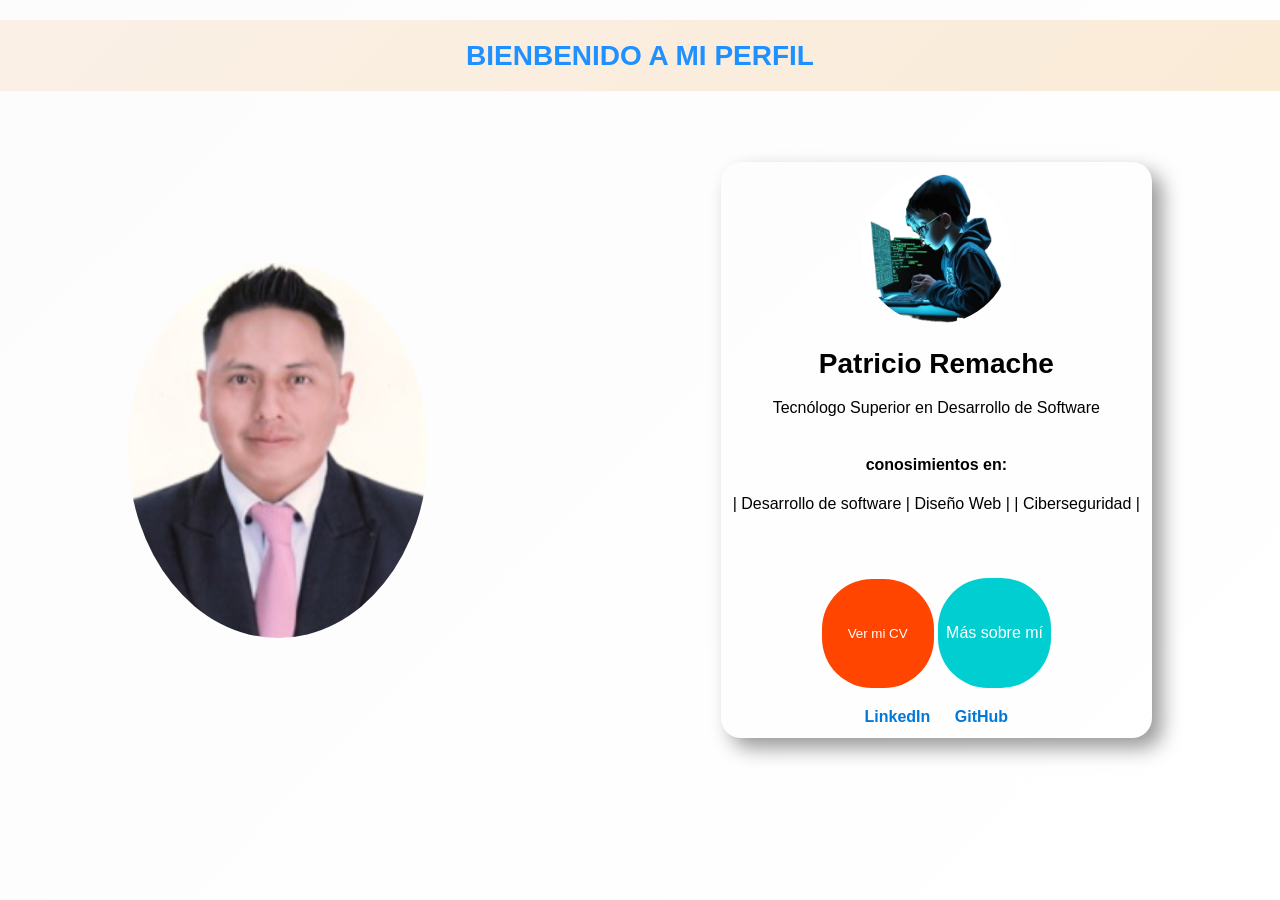
==== index.html @ 8c0a5972 "primera version de Cv primera version de CV  hasta el 16-05-2025" ====
<!DOCTYPE html>
<html lang="es">
<head>
  <meta charset="UTF-8" />
  <meta name="viewport" content="width=device-width, initial-scale=1.0" />
  <title>Acerca de mí - Patricio Remache</title>
  <!-- Enlace a la hoja de estilos -->
  <link rel="stylesheet" href="estilos.css" />
</head>
<body>
  <div class="titulo_principal"><h1>BIENBENIDO A MI PERFIL</h1></div>

  <div class="contenedor_principal">
    
    <div class="fondo">
        <img src="REMACHE_CUELLO_JAIRO_PATRICIO_FOTO.jpg" alt="Foto de Patricio Remache" id="fotoPerfil" />
    </div>
   
  <!-- Contenedor principal -->
  <div class="container">
    <!-- Sección de perfil -->
    <div class="profile">
      <!-- Imagen de perfil con animación -->

      <img src="fondo2.png" alt=" fondo_paginaCv" id="fotoFondoPagina" />  
      <!-- Nombre y descripción -->
      <h1>Patricio Remache</h1>
      <p> Tecnólogo Superior en Desarrollo de Software <br> <br> <h4>conosimientos en:</h4>
        |  Desarrollo de software | Diseño Web | | Ciberseguridad |</p>

      <!-- Botón para ver el CV -->
      <button id="mostrarCV">Ver mi CV</button>

      <!-- Enlace a la página de información personal -->
      <a href="info.html" class="btn-info">Más sobre mí</a>

      <!-- Enlaces a redes sociales -->
      <div class="social-links">
        <a href="https://www.linkedin.com/in/jairo-patricio-remache-cuello-7bb7822b5" target="_blank">LinkedIn</a>
        <a href="https://github.com/tuusuario" target="_blank">GitHub</a>
       
      </div>
    </div>
  </div>

  <!-- Modal oculto con el PDF del CV -->
  <div id="cvModal" class="modal">
    <div class="modal-content">
      <!-- Botón para cerrar el modal -->
      <span class="cerrar">&times;</span>
      <!-- Iframe que muestra el CV PDF -->
      <iframe src="docs/curriculum vitae patricio remache_ 2025.pdf" width="100%" height="500px"></iframe>
    </div>
  </div>
</div>
  <!-- Script de funcionalidades -->
  <script src="script.js"></script>
</body>
</html>
---- estilos.css ----
/* Estilo del cuerpo de la página */
body {
    font-family: 'Segoe UI', sans-serif;
    margin: 0;
    background: linear-gradient(135deg, #fcfcfc, #ffffff);
    display: flex;
    justify-content: center;
    align-items: center;
    height: 100vh;
}
 /* estilo del titulo principal*/
 .titulo_principal {
    position: absolute;
    width: 100%;
    text-align: center;
    top: 20px;
    left: 50%;
    transform: translateX(-50%);
    background: linear-gradient(135deg, #FAF0E6, #FAEBD7);
    color: #1E90FF;
    text-align: center;
    font-size: 28px;
  
}
   

/* Contenedor principal */
.contenedor_principal {
    display: flex;
    justify-content: space-between;
    align-items: center;
    flex-wrap: wrap;
    width: 80%;
    max-width: 1200px;
}

/* Imagen de fondo */
.fondo img {
     border-radius: 50%;
  display: flex;
    position:relative;
  padding:flex;
    width: 150%;
    max-width: 500px;
    height: 150%;
    max-height: 500px;
    object-fit: cover;
    animation: float 3s ease-in-out infinite;
}

/* Contenedor principal */
.container {
    text-align: center;
    background: rgba(192,192,192,0.0.5);
    padding: 12px;
    border-radius: 20px;
    box-shadow: 10px 10px 20px rgba(0,0,0,0.4);
    animation: slideUp 1s ease-out;
}

/* Imagen de perfil */
.profile img {
    width: 150px;
    height: 150px;
    border-radius: 50%;
    animation: float 3s ease-in-out infinite;
}

/* Título del nombre */
h1 {
    margin-top: 20px;
    font-size: 28px;
}

/* Botón para ver el CV */
button {
    display: inline-block;
    padding: 47px 26px;
    background-color: #FF4500;
    color: white;
    border: none;
    border-radius: 50px;
    margin-top: 50px;
    cursor: pointer;
    transition: background-color 0.3s ease;
}

button:hover {
    background-color: #f30303;
}

/* Enlaces a redes sociales */
.social-links {
    margin-top: 20px;
}

.social-links a {
    margin: 0 10px;
    text-decoration: none;
    color: #0078D7;
    font-weight: bold;
    transition: color 0.3s;
}

.social-links a:hover {
    color: #0c22e7;
}

/* Animación flotante */
@keyframes float {
    0%, 100% {
        transform: translateY(0px);
    }
    50% {
        transform: translateY(-10px);
    }
}

/* Animación de entrada */
@keyframes slideUp {
    from {
        transform: translateY(50px);
        opacity: 0;
    }
    to {
        transform: translateY(0);
        opacity: 1;
    }
}

/* Estilo del modal para el CV */
.modal {
    display: none;
    position: center;
    z-index: 999;
    left: 0; top: 0;
    width: 100%; height: 100%;
    background: rgba(0,0,0,0.6);
}

.modal-content {
    background: white;
    margin: 10% auto;
    padding: 10px;
    border-radius: 10px;
    width: 100%;
    max-width: 800px;
    position: relative;
}

/* Botón de cierre del modal */
.cerrar {
    position: absolute;
    top: 10px;
    right: 15px;
    font-size: 24px;
    cursor: pointer;
}

/* Botón para navegar entre páginas */
.btn-info {
    display: inline-block;
    margin-top:10px;
    padding: 46px 8px;
    background-color: #00CED1;
    color: white;
    text-decoration: none;
    border-radius: 50px;
    transition: background-color 0.3s ease;
}

.btn-info:hover {
    background-color: #00FFFF;
}

/* Lista de datos personales */
.profile-info h1 {
    font-size: 28px;
    margin-bottom: 20px;
}

.info-list {
    text-align: left;
    list-style: none;
    padding: 0;
    margin: 0 auto;
    max-width: 500px;
    font-size: 18px;
}

.info-list li {
    padding: 10px 0;
    border-bottom: 1px solid #ddd;
}
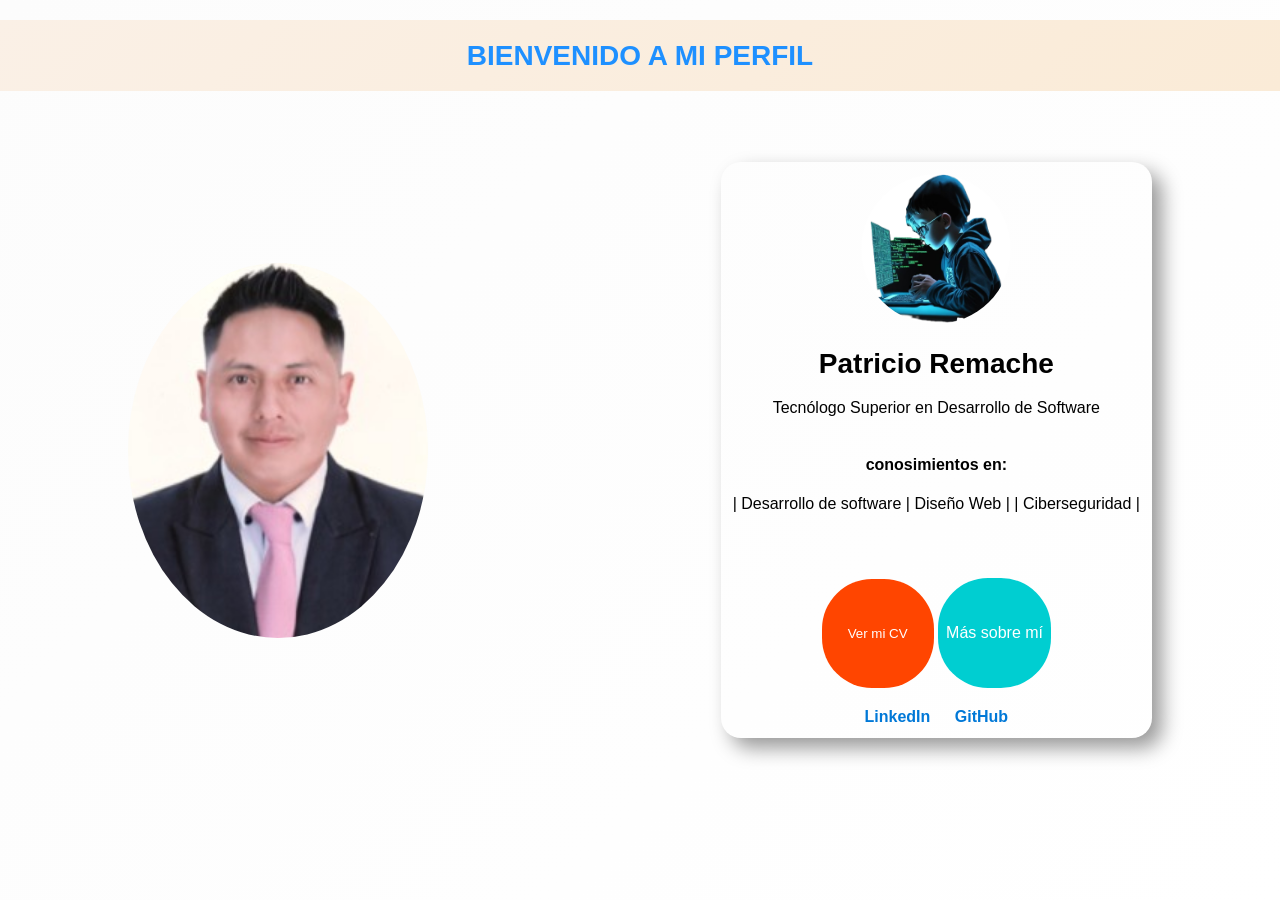
==== commit 725c7b4b: "Add files via upload" ====
--- a/index.html
+++ b/index.html
@@ -8,7 +8,7 @@
   <link rel="stylesheet" href="estilos.css" />
 </head>
 <body>
-  <div class="titulo_principal"><h1>BIENBENIDO A MI PERFIL</h1></div>
+  <div class="titulo_principal"><h1>BIENVENIDO A MI PERFIL</h1></div>
 
   <div class="contenedor_principal">
     
@@ -37,8 +37,8 @@
       <!-- Enlaces a redes sociales -->
       <div class="social-links">
         <a href="https://www.linkedin.com/in/jairo-patricio-remache-cuello-7bb7822b5" target="_blank">LinkedIn</a>
-        <a href="https://github.com/tuusuario" target="_blank">GitHub</a>
-       
+        <a href="https://github.com/Patrik2590/Proyectos.git" target="_blank">GitHub</a>
+ 
       </div>
     </div>
   </div>
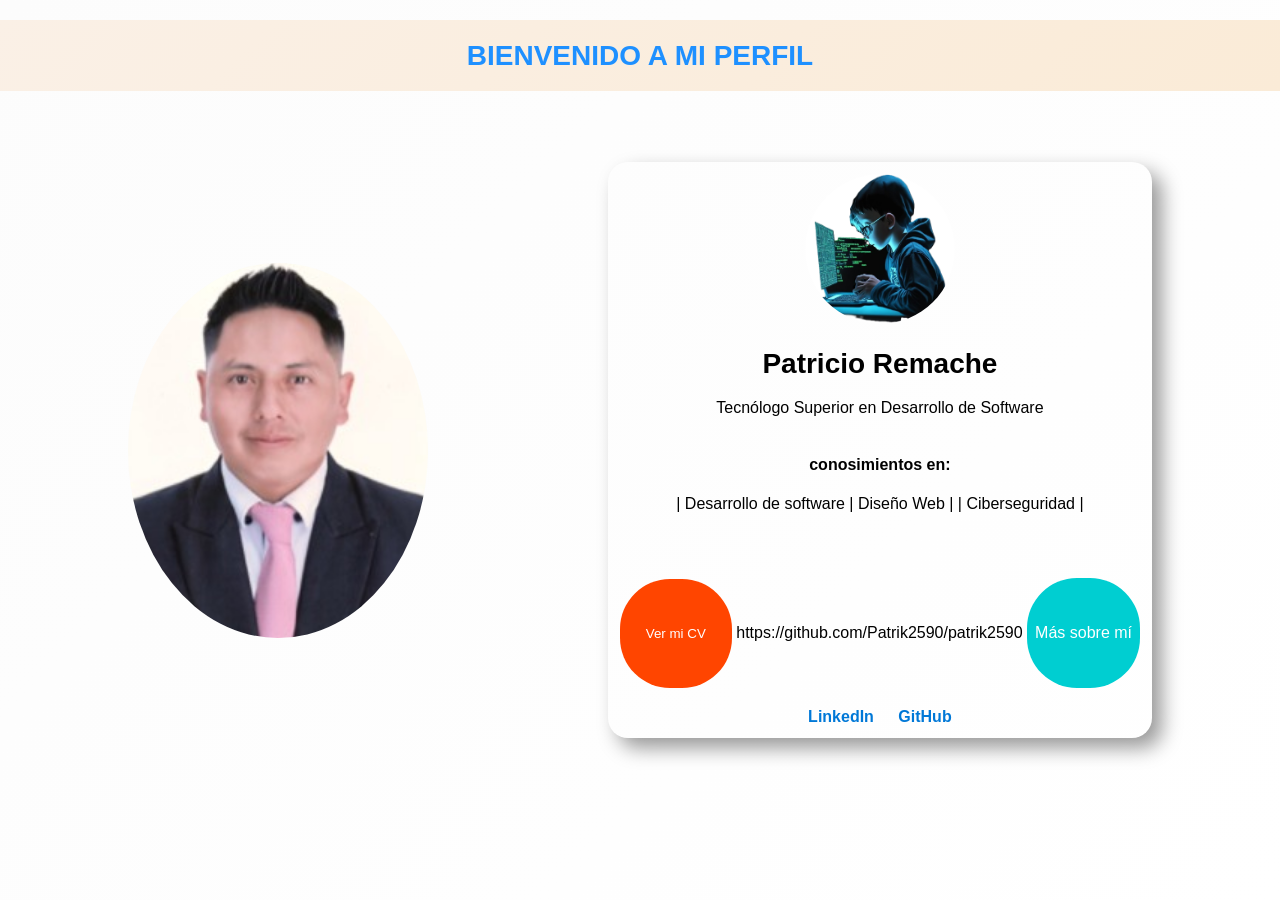
==== commit 7c107bdf: "Add files via upload" ====
--- a/index.html
+++ b/index.html
@@ -30,14 +30,14 @@
 
       <!-- Botón para ver el CV -->
       <button id="mostrarCV">Ver mi CV</button>
-
+https://github.com/Patrik2590/patrik2590
       <!-- Enlace a la página de información personal -->
       <a href="info.html" class="btn-info">Más sobre mí</a>
 
       <!-- Enlaces a redes sociales -->
       <div class="social-links">
         <a href="https://www.linkedin.com/in/jairo-patricio-remache-cuello-7bb7822b5" target="_blank">LinkedIn</a>
-        <a href="https://github.com/Patrik2590/Proyectos.git" target="_blank">GitHub</a>
+        <a href="https://https://github.com/Patrik2590/patrik2590" target="_blank">GitHub</a>
  
       </div>
     </div>
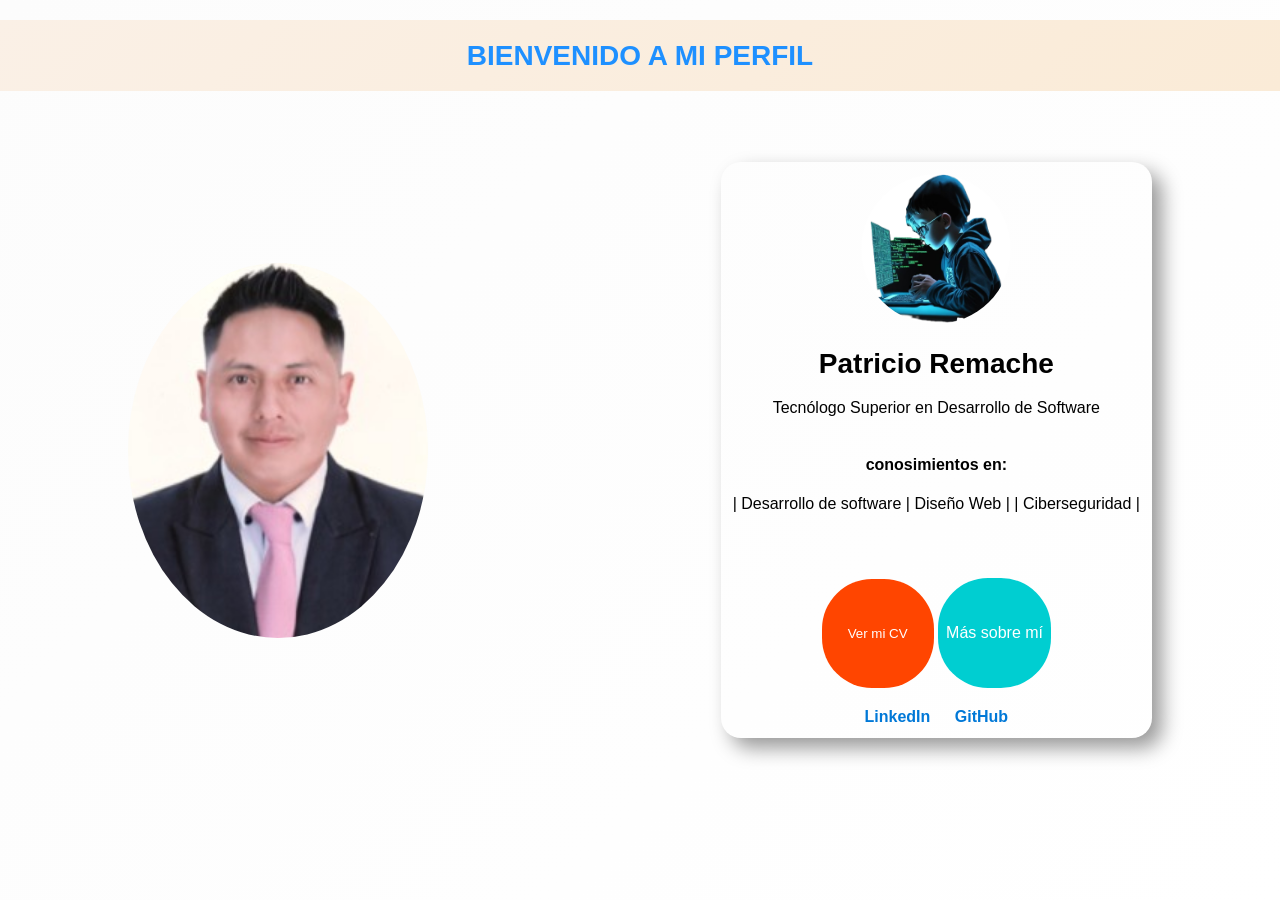
==== commit 9893751c: "Add files via upload" ====
--- a/index.html
+++ b/index.html
@@ -30,14 +30,14 @@
 
       <!-- Botón para ver el CV -->
       <button id="mostrarCV">Ver mi CV</button>
-https://github.com/Patrik2590/patrik2590
+
       <!-- Enlace a la página de información personal -->
       <a href="info.html" class="btn-info">Más sobre mí</a>
 
       <!-- Enlaces a redes sociales -->
       <div class="social-links">
         <a href="https://www.linkedin.com/in/jairo-patricio-remache-cuello-7bb7822b5" target="_blank">LinkedIn</a>
-        <a href="https://https://github.com/Patrik2590/patrik2590" target="_blank">GitHub</a>
+        <a href="https://github.com/Patrik2590/patrik2590" target="_blank">GitHub</a>
  
       </div>
     </div>
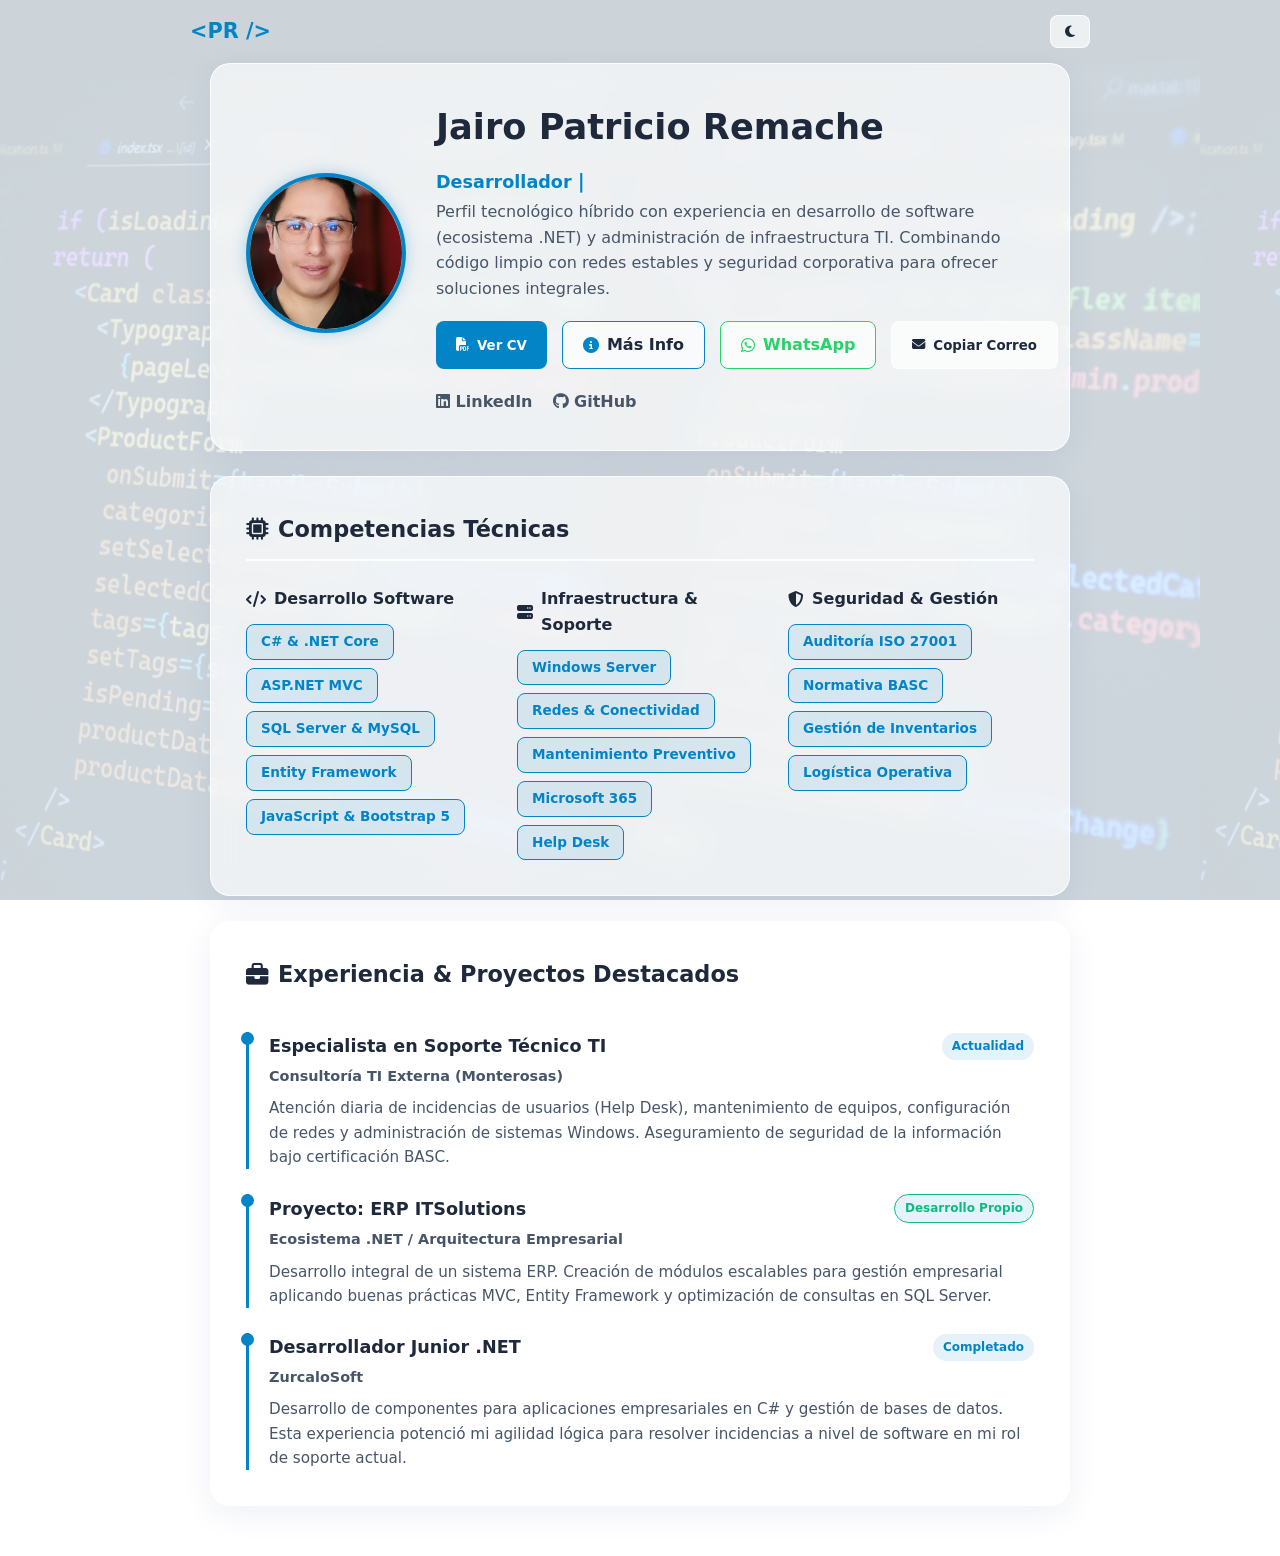
==== commit e497b230: "Add files via upload" ====
--- a/index.html
+++ b/index.html
@@ -1,59 +1,156 @@
 <!DOCTYPE html>
-<html lang="es">
+<html lang="es" data-theme="light">
 <head>
   <meta charset="UTF-8" />
   <meta name="viewport" content="width=device-width, initial-scale=1.0" />
-  <title>Acerca de mí - Patricio Remache</title>
-  <!-- Enlace a la hoja de estilos -->
+  <title>Patricio Remache | Desarrollador .NET & Soporte TI</title>
   <link rel="stylesheet" href="estilos.css" />
+  <link rel="stylesheet" href="https://cdnjs.cloudflare.com/ajax/libs/font-awesome/6.4.0/css/all.min.css" />
 </head>
 <body>
-  <div class="titulo_principal"><h1>BIENVENIDO A MI PERFIL</h1></div>
 
-  <div class="contenedor_principal">
+  <!-- Navegación -->
+  <nav class="navbar">
+    <div class="nav-content">
+      <span class="logo">&lt;PR /&gt;</span>
+      <button id="theme-toggle" class="theme-btn" aria-label="Cambiar tema">
+        <i class="fa-solid fa-moon"></i>
+      </button>
+    </div>
+  </nav>
+
+  <main class="contenedor-principal">
     
-    <div class="fondo">
-        <img src="REMACHE_CUELLO_JAIRO_PATRICIO_FOTO.jpg" alt="Foto de Patricio Remache" id="fotoPerfil" />
-    </div>
-   
-  <!-- Contenedor principal -->
-  <div class="container">
-    <!-- Sección de perfil -->
-    <div class="profile">
-      <!-- Imagen de perfil con animación -->
+    <!-- Hero: Presentación Dual -->
+    <section class="card-section hero-section">
+      <div class="hero-content">
+        <div class="avatar-container">
+          <img src="FOTO PR.jpg" alt="Patricio Remache" class="foto-perfil" />
+        </div>
+        
+        <div class="info-hero">
+          <h1>Jairo Patricio Remache</h1>
+          <!-- Efecto Typing implementado aquí -->
+          <h2><span class="rol-principal" id="typing-text"></span><span class="cursor">|</span></h2>
+          <p class="bio">
+            Perfil tecnológico híbrido con experiencia en desarrollo de software (ecosistema .NET) y administración de infraestructura TI. Combinando código limpio con redes estables y seguridad corporativa para ofrecer soluciones integrales.
+          </p>
+          
+          <div class="botones-accion">
+            <!-- Botón CV -->
+            <button id="mostrarCV" class="btn btn-primary" style="white-space: nowrap;">
+              <i class="fa-solid fa-file-pdf"></i> Ver CV
+            </button>
+            
+            <!-- Botón Más Info (Texto corto y sin salto de línea) -->
+            <a href="info.html" class="btn btn-secondary" style="border: 1px solid var(--primary); white-space: nowrap;">
+              <i class="fa-solid fa-circle-info" style="color: var(--primary);"></i> Más Info
+            </a>
 
-      <img src="fondo2.png" alt=" fondo_paginaCv" id="fotoFondoPagina" />  
-      <!-- Nombre y descripción -->
-      <h1>Patricio Remache</h1>
-      <p> Tecnólogo Superior en Desarrollo de Software <br> <br> <h4>conosimientos en:</h4>
-        |  Desarrollo de software | Diseño Web | | Ciberseguridad |</p>
+            <!-- Botón WhatsApp -->
+            <a href="https://wa.me/593987284889?text=Hola%20Patricio..." target="_blank" class="btn btn-secondary" style="color: #25D366; border-color: #25D366; white-space: nowrap;">
+              <i class="fa-brands fa-whatsapp"></i> WhatsApp
+            </a>
 
-      <!-- Botón para ver el CV -->
-      <button id="mostrarCV">Ver mi CV</button>
+            <!-- Botón Correo -->
+            <button id="btnCorreo" class="btn btn-secondary" style="white-space: nowrap;">
+              <i class="fa-solid fa-envelope"></i> Copiar Correo
+            </button>
+          </div>
 
-      <!-- Enlace a la página de información personal -->
-      <a href="info.html" class="btn-info">Más sobre mí</a>
+          <div class="social-links">
+            <a href="https://www.linkedin.com/in/jairo-patricio-remache-cuello-7bb7822b5" target="_blank" rel="noopener noreferrer"><i class="fa-brands fa-linkedin"></i> LinkedIn</a>
+            <a href="https://github.com/Patrik2590" target="_blank" rel="noopener noreferrer"><i class="fa-brands fa-github"></i> GitHub</a>
+          </div>
+        </div>
+      </div>
+    </section>
 
-      <!-- Enlaces a redes sociales -->
-      <div class="social-links">
-        <a href="https://www.linkedin.com/in/jairo-patricio-remache-cuello-7bb7822b5" target="_blank">LinkedIn</a>
-        <a href="https://github.com/Patrik2590/patrik2590" target="_blank">GitHub</a>
- 
+    <!-- Stack Tecnológico -->
+    <section class="card-section stack-section">
+      <h3 class="section-title"><i class="fa-solid fa-microchip"></i> Competencias Técnicas</h3>
+      <div class="tech-grid">
+        
+        <div class="tech-category">
+          <h4><i class="fa-solid fa-code"></i> Desarrollo Software</h4>
+          <div class="skills-tags">
+            <span>C# & .NET Core</span>
+            <span>ASP.NET MVC</span>
+            <span>SQL Server & MySQL</span>
+            <span>Entity Framework</span>
+            <span>JavaScript & Bootstrap 5</span>
+          </div>
+        </div>
+
+        <div class="tech-category">
+          <h4><i class="fa-solid fa-server"></i> Infraestructura & Soporte</h4>
+          <div class="skills-tags">
+            <span>Windows Server</span>
+            <span>Redes & Conectividad</span>
+            <span>Mantenimiento Preventivo</span>
+            <span>Microsoft 365</span>
+            <span>Help Desk</span>
+          </div>
+        </div>
+
+        <div class="tech-category">
+          <h4><i class="fa-solid fa-shield-halved"></i> Seguridad & Gestión</h4>
+          <div class="skills-tags">
+            <span>Auditoría ISO 27001</span>
+            <span>Normativa BASC</span>
+            <span>Gestión de Inventarios</span>
+            <span>Logística Operativa</span>
+          </div>
+        </div>
       </div>
+    </section>
+
+    <!-- Experiencia y Proyectos (Timeline) -->
+    <section class="card-section experience-section">
+      <h3 class="section-title"><i class="fa-solid fa-briefcase"></i> Experiencia & Proyectos Destacados</h3>
+      
+      <div class="timeline">
+        <article class="timeline-item">
+          <div class="timeline-header">
+            <h4>Especialista en Soporte Técnico TI</h4>
+            <span class="badge">Actualidad</span>
+          </div>
+          <p class="empresa">Consultoría TI Externa (Monterosas)</p>
+          <p class="descripcion">Atención diaria de incidencias de usuarios (Help Desk), mantenimiento de equipos, configuración de redes y administración de sistemas Windows. Aseguramiento de seguridad de la información bajo certificación BASC.</p>
+        </article>
+
+        <article class="timeline-item">
+          <div class="timeline-header">
+            <h4>Proyecto: ERP ITSolutions</h4>
+            <span class="badge badge-dev">Desarrollo Propio</span>
+          </div>
+          <p class="empresa">Ecosistema .NET / Arquitectura Empresarial</p>
+          <p class="descripcion">Desarrollo integral de un sistema ERP. Creación de módulos escalables para gestión empresarial aplicando buenas prácticas MVC, Entity Framework y optimización de consultas en SQL Server.</p>
+        </article>
+
+        <article class="timeline-item">
+          <div class="timeline-header">
+            <h4>Desarrollador Junior .NET</h4>
+            <span class="badge">Completado</span>
+          </div>
+          <p class="empresa">ZurcaloSoft</p>
+          <p class="descripcion">Desarrollo de componentes para aplicaciones empresariales en C# y gestión de bases de datos. Esta experiencia potenció mi agilidad lógica para resolver incidencias a nivel de software en mi rol de soporte actual.</p>
+        </article>
+      </div>
+    </section>
+  </main>
+
+  <!-- Modal del CV PDF -->
+  <div id="cvModal" class="modal">
+    <div class="modal-content">
+      <div class="modal-header">
+        <h3>Curriculum Vitae</h3>
+        <button class="cerrar" aria-label="Cerrar modal">&times;</button>
+      </div>
+      <iframe src="docs/CV_Patricio_Remache_2026.pdf" class="iframe-cv"></iframe>
     </div>
   </div>
 
-  <!-- Modal oculto con el PDF del CV -->
-  <div id="cvModal" class="modal">
-    <div class="modal-content">
-      <!-- Botón para cerrar el modal -->
-      <span class="cerrar">&times;</span>
-      <!-- Iframe que muestra el CV PDF -->
-      <iframe src="docs/curriculum vitae patricio remache_ 2025.pdf" width="100%" height="500px"></iframe>
-    </div>
-  </div>
-</div>
-  <!-- Script de funcionalidades -->
   <script src="script.js"></script>
 </body>
-</html>
+</html>
--- a/estilos.css
+++ b/estilos.css
@@ -1,194 +1,233 @@
-/* Estilo del cuerpo de la página */
+:root {
+  /* Capa superpuesta para Modo Claro (blanco semitransparente) */
+  --bg-overlay: rgba(240, 249, 255, 0.85); 
+  --bg-card: rgba(255, 255, 255, 0.65);
+  --card-border: rgba(255, 255, 255, 0.8);
+  --text-main: #1e293b;
+  --text-muted: #475569;
+  --primary: #0284c7;
+  --primary-hover: #0369a1;
+  --secondary: #10b981;
+  --tag-bg: rgba(2, 132, 199, 0.1);
+  --shadow-glass: 0 8px 32px 0 rgba(31, 38, 135, 0.07);
+}
+
+[data-theme="dark"] {
+  /* Capa superpuesta para Modo Oscuro (azul muy oscuro semitransparente) */
+  --bg-overlay: rgba(2, 6, 23, 0.85); 
+  --bg-card: rgba(30, 41, 59, 0.4);
+  --card-border: rgba(255, 255, 255, 0.1);
+  --text-main: #f8fafc;
+  --text-muted: #94a3b8;
+  --primary: #38bdf8;
+  --primary-hover: #7dd3fc;
+  --secondary: #34d399;
+  --tag-bg: rgba(56, 189, 248, 0.1);
+  --shadow-glass: 0 8px 32px 0 rgba(0, 0, 0, 0.4);
+}
+
+* {
+  box-sizing: border-box;
+  margin: 0;
+  padding: 0;
+  font-family: 'Segoe UI', system-ui, sans-serif;
+}
+
 body {
-    font-family: 'Segoe UI', sans-serif;
-    margin: 0;
-    background: linear-gradient(135deg, #fcfcfc, #ffffff);
-    display: flex;
-    justify-content: center;
-    align-items: center;
-    height: 100vh;
-}
- /* estilo del titulo principal*/
- .titulo_principal {
-    position: absolute;
-    width: 100%;
-    text-align: center;
-    top: 20px;
-    left: 50%;
-    transform: translateX(-50%);
-    background: linear-gradient(135deg, #FAF0E6, #FAEBD7);
-    color: #1E90FF;
-    text-align: center;
-    font-size: 28px;
-  
-}
-   
-
-/* Contenedor principal */
-.contenedor_principal {
-    display: flex;
-    justify-content: space-between;
-    align-items: center;
-    flex-wrap: wrap;
-    width: 80%;
-    max-width: 1200px;
-}
-
-/* Imagen de fondo */
-.fondo img {
-     border-radius: 50%;
-  display: flex;
-    position:relative;
-  padding:flex;
-    width: 150%;
-    max-width: 500px;
-    height: 150%;
-    max-height: 500px;
-    object-fit: cover;
-    animation: float 3s ease-in-out infinite;
-}
-
-/* Contenedor principal */
-.container {
-    text-align: center;
-    background: rgba(192,192,192,0.0.5);
-    padding: 12px;
-    border-radius: 20px;
-    box-shadow: 10px 10px 20px rgba(0,0,0,0.4);
-    animation: slideUp 1s ease-out;
-}
-
-/* Imagen de perfil */
-.profile img {
-    width: 150px;
-    height: 150px;
-    border-radius: 50%;
-    animation: float 3s ease-in-out infinite;
-}
-
-/* Título del nombre */
-h1 {
-    margin-top: 20px;
-    font-size: 28px;
-}
-
-/* Botón para ver el CV */
-button {
-    display: inline-block;
-    padding: 47px 26px;
-    background-color: #FF4500;
-    color: white;
-    border: none;
-    border-radius: 50px;
-    margin-top: 50px;
-    cursor: pointer;
-    transition: background-color 0.3s ease;
-}
-
-button:hover {
-    background-color: #f30303;
-}
-
-/* Enlaces a redes sociales */
-.social-links {
-    margin-top: 20px;
-}
-
-.social-links a {
-    margin: 0 10px;
-    text-decoration: none;
-    color: #0078D7;
-    font-weight: bold;
-    transition: color 0.3s;
-}
-
-.social-links a:hover {
-    color: #0c22e7;
-}
-
-/* Animación flotante */
-@keyframes float {
-    0%, 100% {
-        transform: translateY(0px);
-    }
-    50% {
-        transform: translateY(-10px);
-    }
-}
-
-/* Animación de entrada */
-@keyframes slideUp {
-    from {
-        transform: translateY(50px);
-        opacity: 0;
-    }
-    to {
-        transform: translateY(0);
-        opacity: 1;
-    }
-}
-
-/* Estilo del modal para el CV */
+  background-image: url('fondo_paginaCv.jpg');
+  background-size: 600px; 
+  background-repeat: repeat; 
+  background-attachment: fixed;
+  background-position: top left;
+  color: var(--text-main);
+  transition: color 0.3s;
+  line-height: 1.6;
+  padding-bottom: 50px;
+  position: relative;
+  z-index: 1;
+}
+
+/* Esta capa (overlay) es la que cambia de color claro a oscuro */
+body::before {
+  content: "";
+  position: fixed;
+  top: 0;
+  left: 0;
+  width: 100%;
+  height: 100%;
+  background: var(--bg-overlay);
+  z-index: -1;
+  transition: background 0.3s ease;
+}
+
+/* Navbar */
+.navbar {
+  padding: 15px 20px;
+  display: flex;
+  justify-content: center;
+}
+.nav-content {
+  width: 100%;
+  max-width: 900px;
+  display: flex;
+  justify-content: space-between;
+  align-items: center;
+}
+.logo {
+  font-weight: 700;
+  font-size: 1.3rem;
+  color: var(--primary);
+}
+.theme-btn {
+  background: var(--bg-card);
+  border: 1px solid var(--card-border);
+  color: var(--text-main);
+  padding: 8px 14px;
+  border-radius: 8px;
+  cursor: pointer;
+  transition: all 0.3s;
+  backdrop-filter: blur(10px);
+}
+.theme-btn:hover { transform: scale(1.05); }
+
+/* Layout General & Tarjetas Glassmorphism */
+.contenedor-principal {
+  max-width: 900px;
+  margin: 0 auto;
+  padding: 0 20px;
+  display: flex;
+  flex-direction: column;
+  gap: 25px;
+}
+.card-section, .card-info {
+  background: var(--bg-card);
+  backdrop-filter: blur(12px);
+  -webkit-backdrop-filter: blur(12px);
+  border: 1px solid var(--card-border);
+  border-radius: 20px;
+  padding: 35px;
+  box-shadow: var(--shadow-glass);
+  animation: fadeUp 0.8s cubic-bezier(0.16, 1, 0.3, 1) backwards;
+  transition: transform 0.3s ease, box-shadow 0.3s ease;
+}
+.card-section:hover {
+  transform: translateY(-5px);
+  box-shadow: 0 12px 40px 0 rgba(31, 38, 135, 0.15);
+}
+
+/* Hero Section */
+.hero-content {
+  display: flex;
+  flex-direction: column;
+  align-items: center;
+  text-align: center;
+  gap: 30px;
+}
+@media (min-width: 768px) {
+  .hero-content { flex-direction: row; text-align: left; }
+}
+.foto-perfil {
+  width: 160px; height: 160px;
+  border-radius: 50%;
+  object-fit: cover;
+  border: 4px solid var(--primary);
+  box-shadow: 0 0 15px rgba(2, 132, 199, 0.3);
+}
+.info-hero h1 { font-size: 2.2rem; margin-bottom: 5px; }
+.bio { color: var(--text-muted); margin-bottom: 20px; }
+
+/* Efecto Máquina de escribir */
+.rol-principal { font-size: 1.1rem; color: var(--primary); font-weight: 600; }
+.cursor { font-size: 1.2rem; color: var(--primary); animation: blink 1s step-end infinite; }
+@keyframes blink { 50% { opacity: 0; } }
+
+/* Botones */
+.botones-accion {
+  display: flex; gap: 15px; justify-content: center; margin-bottom: 20px;
+}
+@media (min-width: 768px) { .botones-accion { justify-content: flex-start; } }
+.btn {
+  padding: 10px 20px; border-radius: 8px; font-weight: 600; border: none;
+  cursor: pointer; display: inline-flex; align-items: center; gap: 8px;
+  text-decoration: none; transition: all 0.3s ease;
+}
+.btn:hover { transform: translateY(-2px); box-shadow: 0 5px 15px rgba(0,0,0,0.1); }
+.btn-primary { background: var(--primary); color: #fff; }
+.btn-secondary { background: var(--bg-card); color: var(--text-main); border: 1px solid var(--card-border); }
+
+/* Redes */
+.social-links { display: flex; gap: 20px; justify-content: center; }
+@media (min-width: 768px) { .social-links { justify-content: flex-start; } }
+.social-links a { color: var(--text-muted); text-decoration: none; font-weight: 600; transition: color 0.2s; }
+.social-links a:hover { color: var(--primary); }
+
+/* Títulos Secciones */
+.section-title, .card-info h2, .seccion-info h3 {
+  display: flex; align-items: center; gap: 10px;
+}
+.section-title { font-size: 1.4rem; border-bottom: 2px solid var(--card-border); padding-bottom: 12px; margin-bottom: 25px; }
+.card-info h2 { font-size: 1.6rem; margin-bottom: 25px; border-bottom: 2px solid var(--card-border); padding-bottom: 10px;}
+.seccion-info { margin-bottom: 25px; }
+.seccion-info h3 { font-size: 1.2rem; margin-bottom: 12px; color: var(--primary); }
+
+/* Listas (info.html) */
+.info-list { list-style: none; padding-left: 10px; }
+.info-list li { margin-bottom: 8px; color: var(--text-muted); }
+.info-list li strong { color: var(--text-main); }
+.texto-resumen { color: var(--text-muted); }
+
+/* Stack Tecnológico con Brillo */
+.tech-grid { display: grid; grid-template-columns: 1fr; gap: 25px; }
+@media (min-width: 768px) { .tech-grid { grid-template-columns: repeat(3, 1fr); } }
+.tech-category h4 { margin-bottom: 12px; font-size: 1rem; color: var(--text-main); display: flex; align-items: center; gap: 8px;}
+.skills-tags { display: flex; flex-wrap: wrap; gap: 8px; }
+.skills-tags span {
+  background: var(--tag-bg); border: 1px solid var(--primary); color: var(--primary);
+  padding: 6px 14px; border-radius: 8px; font-size: 0.85rem; font-weight: 600;
+  cursor: default; transition: all 0.3s ease;
+}
+.skills-tags span:hover {
+  background: var(--primary); color: white;
+  box-shadow: 0 0 12px var(--primary);
+  transform: scale(1.05);
+}
+
+/* Timeline (Experiencia) */
+.timeline { display: flex; flex-direction: column; gap: 25px; }
+.timeline-item { padding-left: 20px; border-left: 3px solid var(--primary); position: relative; }
+.timeline-item::before {
+  content: ''; position: absolute; left: -8px; top: 0;
+  width: 13px; height: 13px; border-radius: 50%; background: var(--primary);
+}
+.timeline-header { display: flex; justify-content: space-between; align-items: center; margin-bottom: 5px; flex-wrap: wrap; gap:10px;}
+.timeline-header h4 { font-size: 1.1rem; color: var(--text-main); }
+.badge { background: var(--tag-bg); color: var(--primary); padding: 4px 10px; border-radius: 20px; font-size: 0.75rem; font-weight: bold; }
+.badge-dev { color: var(--secondary); border: 1px solid var(--secondary); }
+.empresa { font-weight: 600; color: var(--text-muted); font-size: 0.9rem; margin-bottom: 8px; }
+.descripcion { font-size: 0.95rem; color: var(--text-muted); }
+
+/* Modal */
 .modal {
-    display: none;
-    position: center;
-    z-index: 999;
-    left: 0; top: 0;
-    width: 100%; height: 100%;
-    background: rgba(0,0,0,0.6);
-}
-
+  display: none; position: fixed; top: 0; left: 0; width: 100vw; height: 100vh;
+  background: rgba(0,0,0,0.7); backdrop-filter: blur(5px); z-index: 999;
+  justify-content: center; align-items: center; padding: 20px;
+}
+.modal.activo { display: flex; }
 .modal-content {
-    background: white;
-    margin: 10% auto;
-    padding: 10px;
-    border-radius: 10px;
-    width: 100%;
-    max-width: 800px;
-    position: relative;
-}
-
-/* Botón de cierre del modal */
-.cerrar {
-    position: absolute;
-    top: 10px;
-    right: 15px;
-    font-size: 24px;
-    cursor: pointer;
-}
-
-/* Botón para navegar entre páginas */
-.btn-info {
-    display: inline-block;
-    margin-top:10px;
-    padding: 46px 8px;
-    background-color: #00CED1;
-    color: white;
-    text-decoration: none;
-    border-radius: 50px;
-    transition: background-color 0.3s ease;
-}
-
-.btn-info:hover {
-    background-color: #00FFFF;
-}
-
-/* Lista de datos personales */
-.profile-info h1 {
-    font-size: 28px;
-    margin-bottom: 20px;
-}
-
-.info-list {
-    text-align: left;
-    list-style: none;
-    padding: 0;
-    margin: 0 auto;
-    max-width: 500px;
-    font-size: 18px;
-}
-
-.info-list li {
-    padding: 10px 0;
-    border-bottom: 1px solid #ddd;
-}+  background: var(--bg-card); width: 100%; max-width: 900px; height: 85vh;
+  border-radius: 12px; display: flex; flex-direction: column; overflow: hidden;
+  border: 1px solid var(--card-border);
+}
+.modal-header {
+  padding: 15px 20px; display: flex; justify-content: space-between;
+  border-bottom: 1px solid var(--card-border);
+}
+.cerrar { background: transparent; border: none; font-size: 1.5rem; cursor: pointer; color: var(--text-main); transition: color 0.3s;}
+.cerrar:hover { color: red; }
+.iframe-cv { width: 100%; height: 100%; border: none; }
+
+/* Animaciones de Entrada */
+@keyframes fadeUp { from { opacity: 0; transform: translateY(20px); } to { opacity: 1; transform: translateY(0); } }
+.hero-section { animation-delay: 0.1s; }
+.stack-section { animation-delay: 0.2s; }
+.experience-section { animation-delay: 0.3s; }
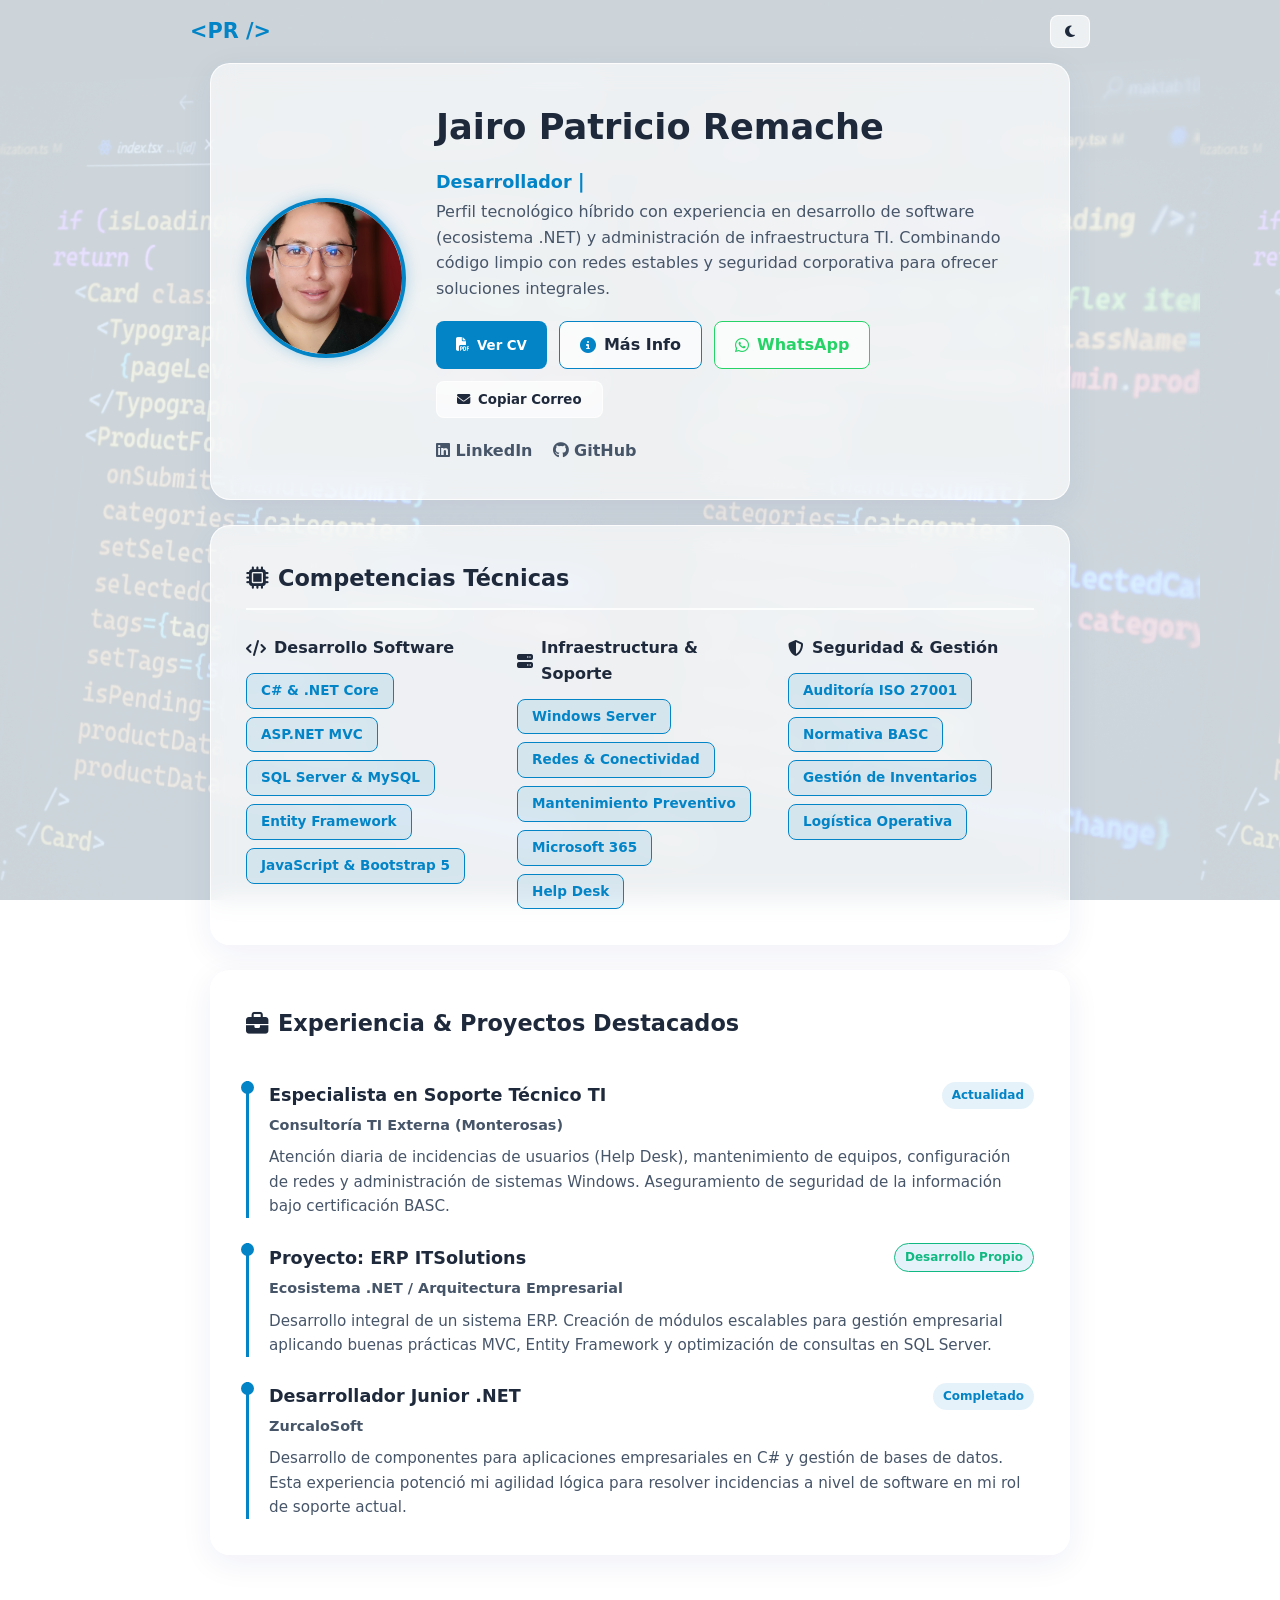
==== commit 19fd06c9: "Add files via upload" ====
--- a/index.html
+++ b/index.html
@@ -147,7 +147,7 @@
         <h3>Curriculum Vitae</h3>
         <button class="cerrar" aria-label="Cerrar modal">&times;</button>
       </div>
-      <iframe src="docs/CV_Patricio_Remache_2026.pdf" class="iframe-cv"></iframe>
+      <iframe src="CV_Patricio_Remache_2026.pdf" class="iframe-cv"></iframe>
     </div>
   </div>
 
--- a/estilos.css
+++ b/estilos.css
@@ -143,9 +143,15 @@
 
 /* Botones */
 .botones-accion {
-  display: flex; gap: 15px; justify-content: center; margin-bottom: 20px;
-}
-@media (min-width: 768px) { .botones-accion { justify-content: flex-start; } }
+  display: flex; 
+  gap: 12px; 
+  justify-content: center; 
+  margin-bottom: 20px;
+  flex-wrap: wrap;
+}
+@media (min-width: 768px) {
+  .botones-accion { justify-content: flex-start; } 
+}
 .btn {
   padding: 10px 20px; border-radius: 8px; font-weight: 600; border: none;
   cursor: pointer; display: inline-flex; align-items: center; gap: 8px;
@@ -230,4 +236,17 @@
 @keyframes fadeUp { from { opacity: 0; transform: translateY(20px); } to { opacity: 1; transform: translateY(0); } }
 .hero-section { animation-delay: 0.1s; }
 .stack-section { animation-delay: 0.2s; }
-.experience-section { animation-delay: 0.3s; }+.experience-section { animation-delay: 0.3s; }
+
+/* Ajustes específicos para teléfonos móviles */
+@media (max-width: 480px) {
+  .botones-accion {
+    gap: 10px;
+  }
+  .botones-accion .btn {
+    flex: 1 1 45%; 
+    justify-content: center;
+    font-size: 0.9rem; 
+    padding: 10px 15px;
+  }
+}
